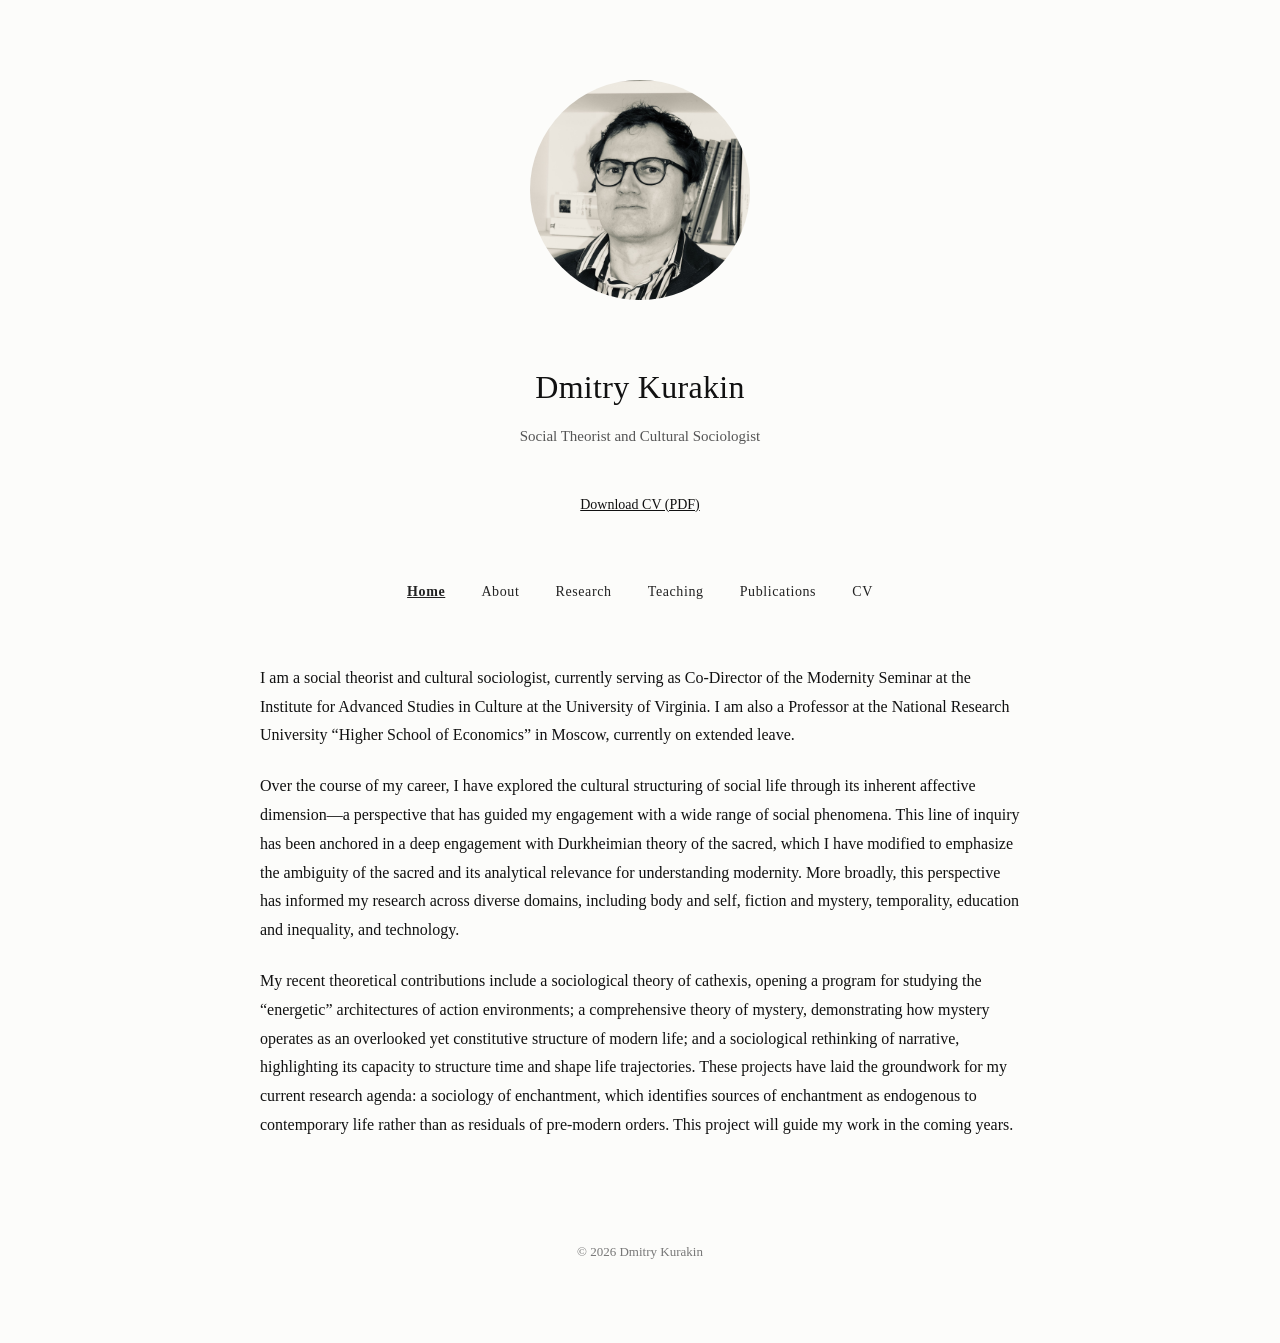
==== index.html @ efe61ea3 "Update favicon to DK SVG only, remove kourakine" ====
<!DOCTYPE html>
<html lang="en">
<head>
    <meta charset="UTF-8">
    <title>Dmitry Kurakin - Home</title>
    <link rel="stylesheet" href="style.css">
   <!-- ===========================
     Favicon / App Icons
     =========================== -->

<!-- Используем только DK для всех размеров -->
<link rel="icon" type="image/svg+xml" href="images/favicon-DK.svg">

<!-- Универсальный fallback -->
<link rel="shortcut icon" href="images/favicon-DK.svg" type="image/svg+xml">

<!-- Safari pinned tab (цвет для монохромного режима) -->
<link rel="mask-icon" href="images/favicon-DK.svg" color="#344c3d">

<!-- Social Media Preview -->
<meta property="og:image" content="https://dmitrykurakin.org/images/favicon-DK.svg">
<meta name="twitter:image" content="https://dmitrykurakin.org/images/favicon-DK.svg">
</head>
<body>
    <header>
        <img src="images/photo.jpeg" alt="Dmitry Kurakin">
        <h1>Dmitry Kurakin</h1>
        <p>Social Theorist and Cultural Sociologist</p>
      <a class="cv-link" href="pdf/Dmitry_Kurakin_CV.pdf" target="_blank">
    Download CV (PDF)
</a>
    </header>

    <nav>
    <a href="index.html" class="current">Home</a>
    <a href="about.html">About</a>
    <a href="research.html">Research</a>
    <a href="teaching.html">Teaching</a>
    <a href="publications.html">Publications</a>
    <a href="cv.html">CV</a>
</nav>

    <main>
        <p>I am a social theorist and cultural sociologist, currently serving as Co-Director of the Modernity Seminar at the Institute for Advanced Studies in Culture at the University of Virginia. I am also a Professor at the National Research University “Higher School of Economics” in Moscow, currently on extended leave.</p>

        <p>Over the course of my career, I have explored the cultural structuring of social life through its inherent affective dimension—a perspective that has guided my engagement with a wide range of social phenomena. This line of inquiry has been anchored in a deep engagement with Durkheimian theory of the sacred, which I have modified to emphasize the ambiguity of the sacred and its analytical relevance for understanding modernity. More broadly, this perspective has informed my research across diverse domains, including body and self, fiction and mystery, temporality, education and inequality, and technology.</p>

        <p>My recent theoretical contributions include a sociological theory of cathexis, opening a program for studying the “energetic” architectures of action environments; a comprehensive theory of mystery, demonstrating how mystery operates as an overlooked yet constitutive structure of modern life; and a sociological rethinking of narrative, highlighting its capacity to structure time and shape life trajectories. These projects have laid the groundwork for my current research agenda: a sociology of enchantment, which identifies sources of enchantment as endogenous to contemporary life rather than as residuals of pre-modern orders. This project will guide my work in the coming years.</p>
    </main>
<footer>
    © 2026 Dmitry Kurakin
</footer>
</body>
</html>
---- style.css ----
/* ========================================================
   Root variables — удобно менять ключевые цвета и шрифты
   ======================================================== */
:root {
    --main-bg-color: #fcfcfa; /* основной цвет фона сайта */
    --main-text-color: #111;   /* основной цвет текста */
    --secondary-text-color: #555; /* цвет подзаголовков, описаний */
    --footer-text-color: #777; /* цвет текста в футере */
    --link-color: #111;        /* цвет ссылок */
    --link-hover-color: #111;  /* цвет ссылок при наведении */
    --nav-link-color: #222;    /* цвет ссылок в навигации */
}

/* ========================================================
   Общие настройки страницы
   ======================================================== */
body {
    font-family: Georgia, "Times New Roman", serif; /* основной шрифт */
    max-width: 760px;       /* ширина текста на больших экранах */
    margin: 80px auto;      /* центрирование контента */
    padding: 0 24px;        /* внутренние отступы слева и справа */
    line-height: 1.8;       /* межстрочный интервал */
    color: var(--main-text-color); /* основной цвет текста */
    background-color: var(--main-bg-color); /* цвет фона страницы */
}

/* ========================================================
   Header — шапка сайта
   ======================================================== */
header {
    text-align: center;     /* выравнивание по центру */
    margin-bottom: 60px;    /* отступ снизу */
}

/* Фото в шапке */
header img {
    width: 220px;           /* ширина фотографии на десктопе */
    height: 220px;          /* высота фотографии */
    border-radius: 50%;     /* круглая форма */
    object-fit: cover;      /* обрезка изображения по центру */
    margin-bottom: 28px;    /* отступ снизу под фото */
}

/* Имя */
h1 {
    font-size: 32px;        /* размер заголовка */
    font-weight: normal;    /* без жирного */
    margin-bottom: 6px;     /* небольшой отступ снизу */
    letter-spacing: 0.3px;  /* межбуквенный интервал */
}

/* Подпись под именем */
header p {
    font-size: 15px;
    color: var(--secondary-text-color);
    margin-top: 0;          /* убираем верхний отступ */
}

/* Ссылка на CV в шапке */
.cv-link {
    display: inline-block;
    margin-top: 20px;
    font-size: 14px;
}

/* ========================================================
   Навигация
   ======================================================== */
nav {
    text-align: center;     
    margin-bottom: 60px;
    font-size: 14px;
    letter-spacing: 0.6px;
}

nav a {
    margin: 0 16px;          /* отступ между ссылками */
    text-decoration: none;
    color: var(--nav-link-color); /* цвет ссылок в навигации */
}

nav a:hover {
    text-decoration: underline;
}

/* 🔹 Примечания и служебный текст */
.note {
    color: var(--secondary-text-color); /* #555 */
    font-style: italic;
    margin-top: 12px;
    margin-bottom: 22px;
    margin-left: 24px; /* горизонтальный отступ для визуальной дифференциации */
}

/* Подсветка текущей страницы */
nav a.current {
    font-weight: bold;
    text-decoration: underline;
}

/* ========================================================
   Основной контент
   ======================================================== */
h2 {
    font-size: 20px;
    font-weight: normal;
    margin-top: 50px;
    margin-bottom: 22px;
}

p {
    margin-bottom: 22px;
}

a {
    color: var(--link-color);
}

a:hover {
    text-decoration: underline;
}

/* ========================================================
   Футер
   ======================================================== */
footer {
    margin-top: 100px;
    font-size: 13px;
    color: var(--footer-text-color);
    text-align: center;
}

/* ========================================================
   Адаптивный дизайн (Mobile)
   ======================================================== */
@media (max-width: 600px) {
    body {
        margin: 40px auto; /* уменьшаем отступы сверху/снизу */
    }

    /* Фото уменьшаем для мобильных */
    header img {
        width: 160px;
        height: 160px;
    }

    nav a {
        display: block;
        margin: 8px 0; /* вертикальные отступы для мобильных ссылок */
    }

    h1 {
        font-size: 26px;
    }
}
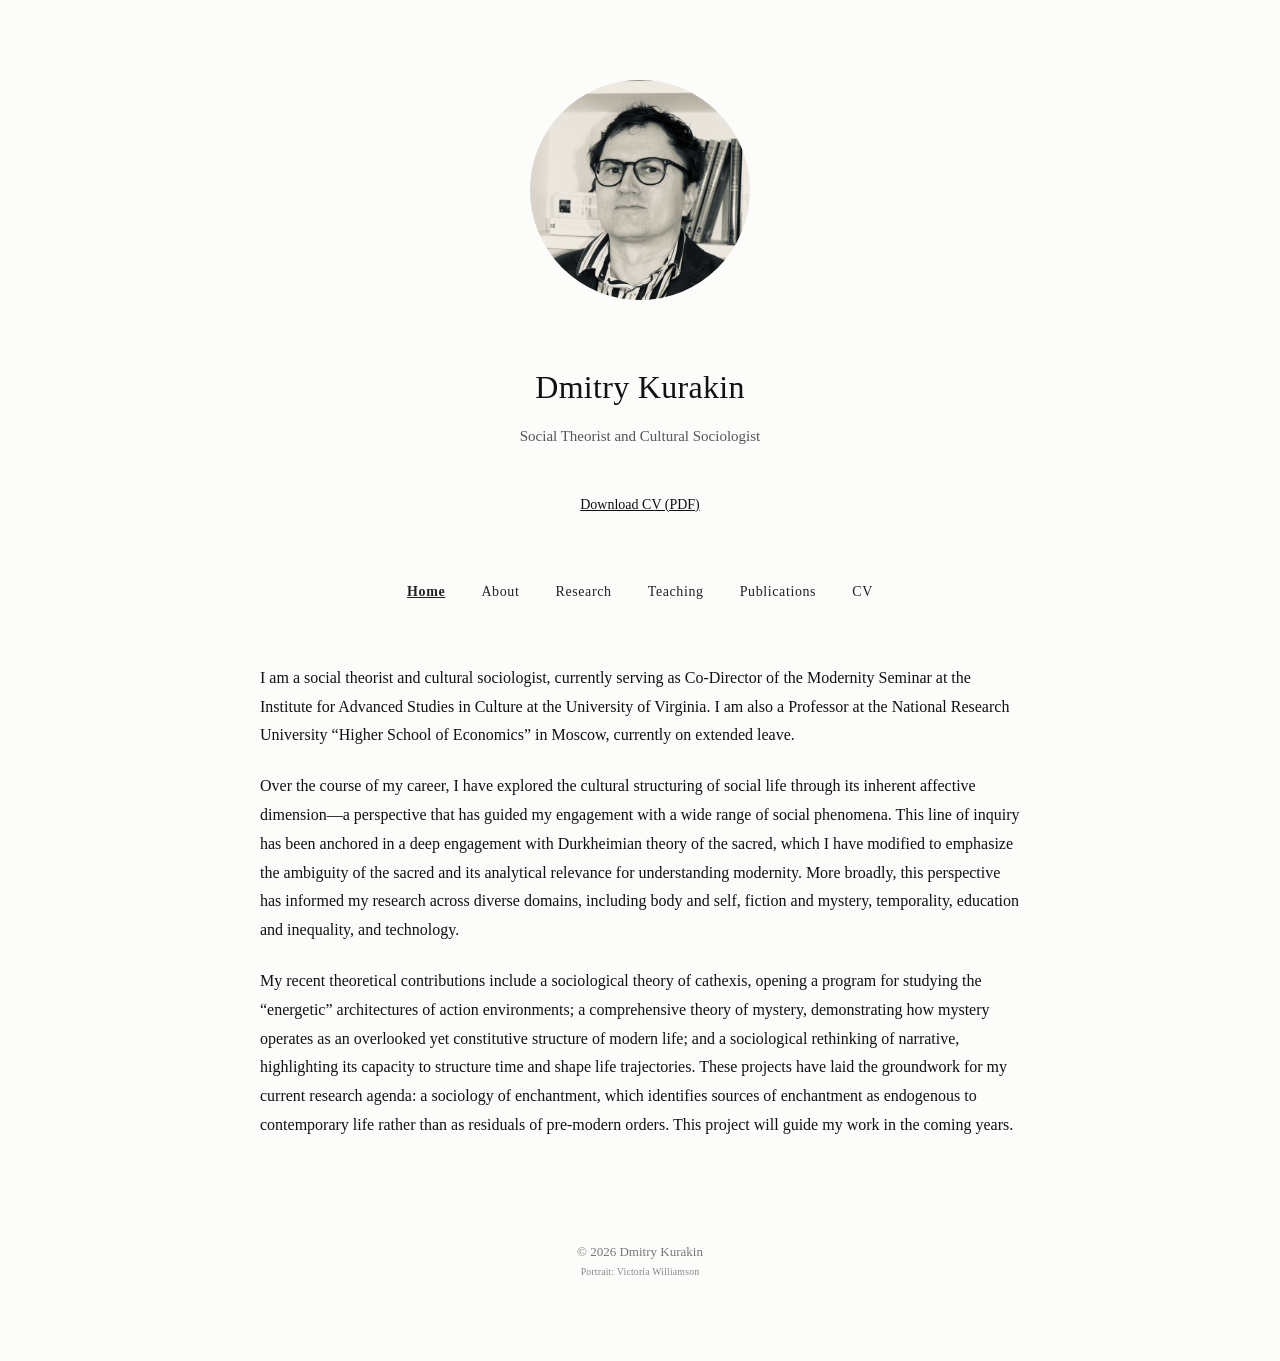
==== commit 0df12f7a: "Add photo credit in footer" ====
--- a/index.html
+++ b/index.html
@@ -48,7 +48,8 @@
         <p>My recent theoretical contributions include a sociological theory of cathexis, opening a program for studying the “energetic” architectures of action environments; a comprehensive theory of mystery, demonstrating how mystery operates as an overlooked yet constitutive structure of modern life; and a sociological rethinking of narrative, highlighting its capacity to structure time and shape life trajectories. These projects have laid the groundwork for my current research agenda: a sociology of enchantment, which identifies sources of enchantment as endogenous to contemporary life rather than as residuals of pre-modern orders. This project will guide my work in the coming years.</p>
     </main>
 <footer>
-    © 2026 Dmitry Kurakin
+    © 2026 Dmitry Kurakin<br>
+    <span class="photo-credit">Portrait: Victoria Williamson</span>
 </footer>
 </body>
 </html>
--- a/style.css
+++ b/style.css
@@ -152,4 +152,10 @@
     h1 {
         font-size: 26px;
     }
+}
+.photo-credit {
+    font-size: 0.75em;
+    color: #888;
+    letter-spacing: 0.02em; /* микро-интервал для аккуратности */
+     display: block;          /* перенос на отдельную строку */
 }
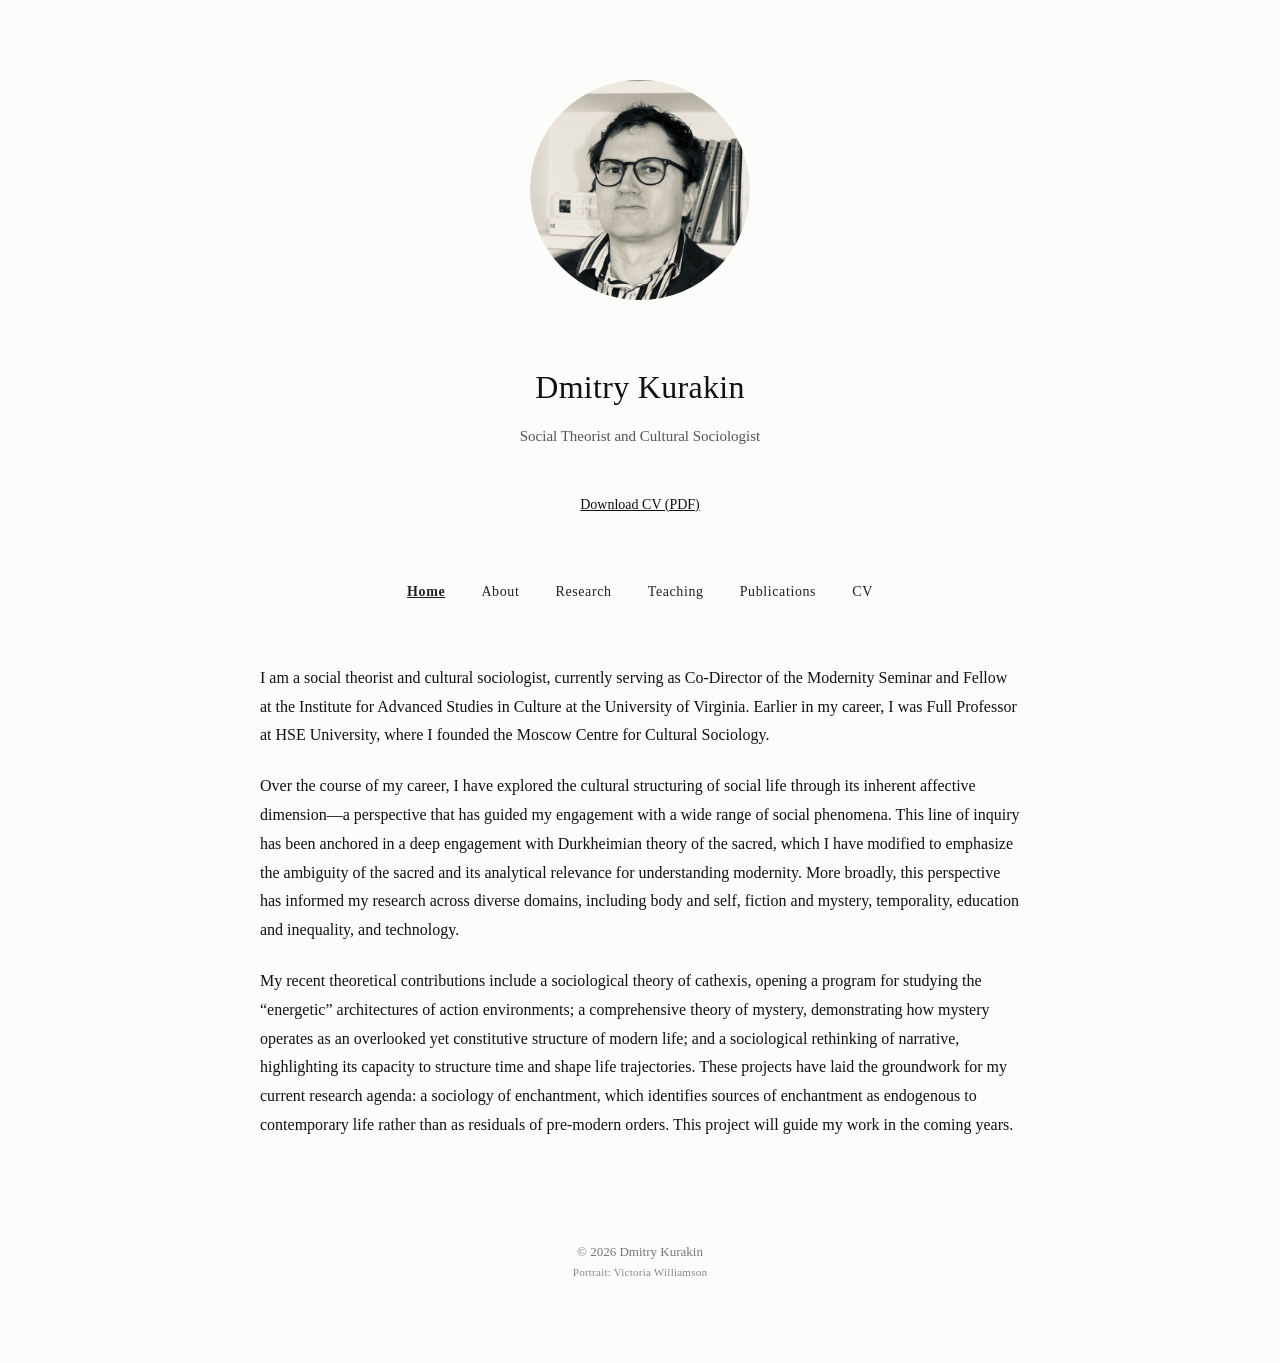
==== commit dfc47ab7: "Update Home page biography" ====
--- a/index.html
+++ b/index.html
@@ -41,7 +41,7 @@
 </nav>
 
     <main>
-        <p>I am a social theorist and cultural sociologist, currently serving as Co-Director of the Modernity Seminar at the Institute for Advanced Studies in Culture at the University of Virginia. I am also a Professor at the National Research University “Higher School of Economics” in Moscow, currently on extended leave.</p>
+        <p>I am a social theorist and cultural sociologist, currently serving as Co-Director of the Modernity Seminar and Fellow at the Institute for Advanced Studies in Culture at the University of Virginia. Earlier in my career, I was Full Professor at HSE University, where I founded the Moscow Centre for Cultural Sociology.</p>
 
         <p>Over the course of my career, I have explored the cultural structuring of social life through its inherent affective dimension—a perspective that has guided my engagement with a wide range of social phenomena. This line of inquiry has been anchored in a deep engagement with Durkheimian theory of the sacred, which I have modified to emphasize the ambiguity of the sacred and its analytical relevance for understanding modernity. More broadly, this perspective has informed my research across diverse domains, including body and self, fiction and mystery, temporality, education and inequality, and technology.</p>
 
--- a/style.css
+++ b/style.css
@@ -154,7 +154,7 @@
     }
 }
 .photo-credit {
-    font-size: 0.75em;
+    font-size: 0.85em;
     color: #888;
     letter-spacing: 0.02em; /* микро-интервал для аккуратности */
      display: block;          /* перенос на отдельную строку */
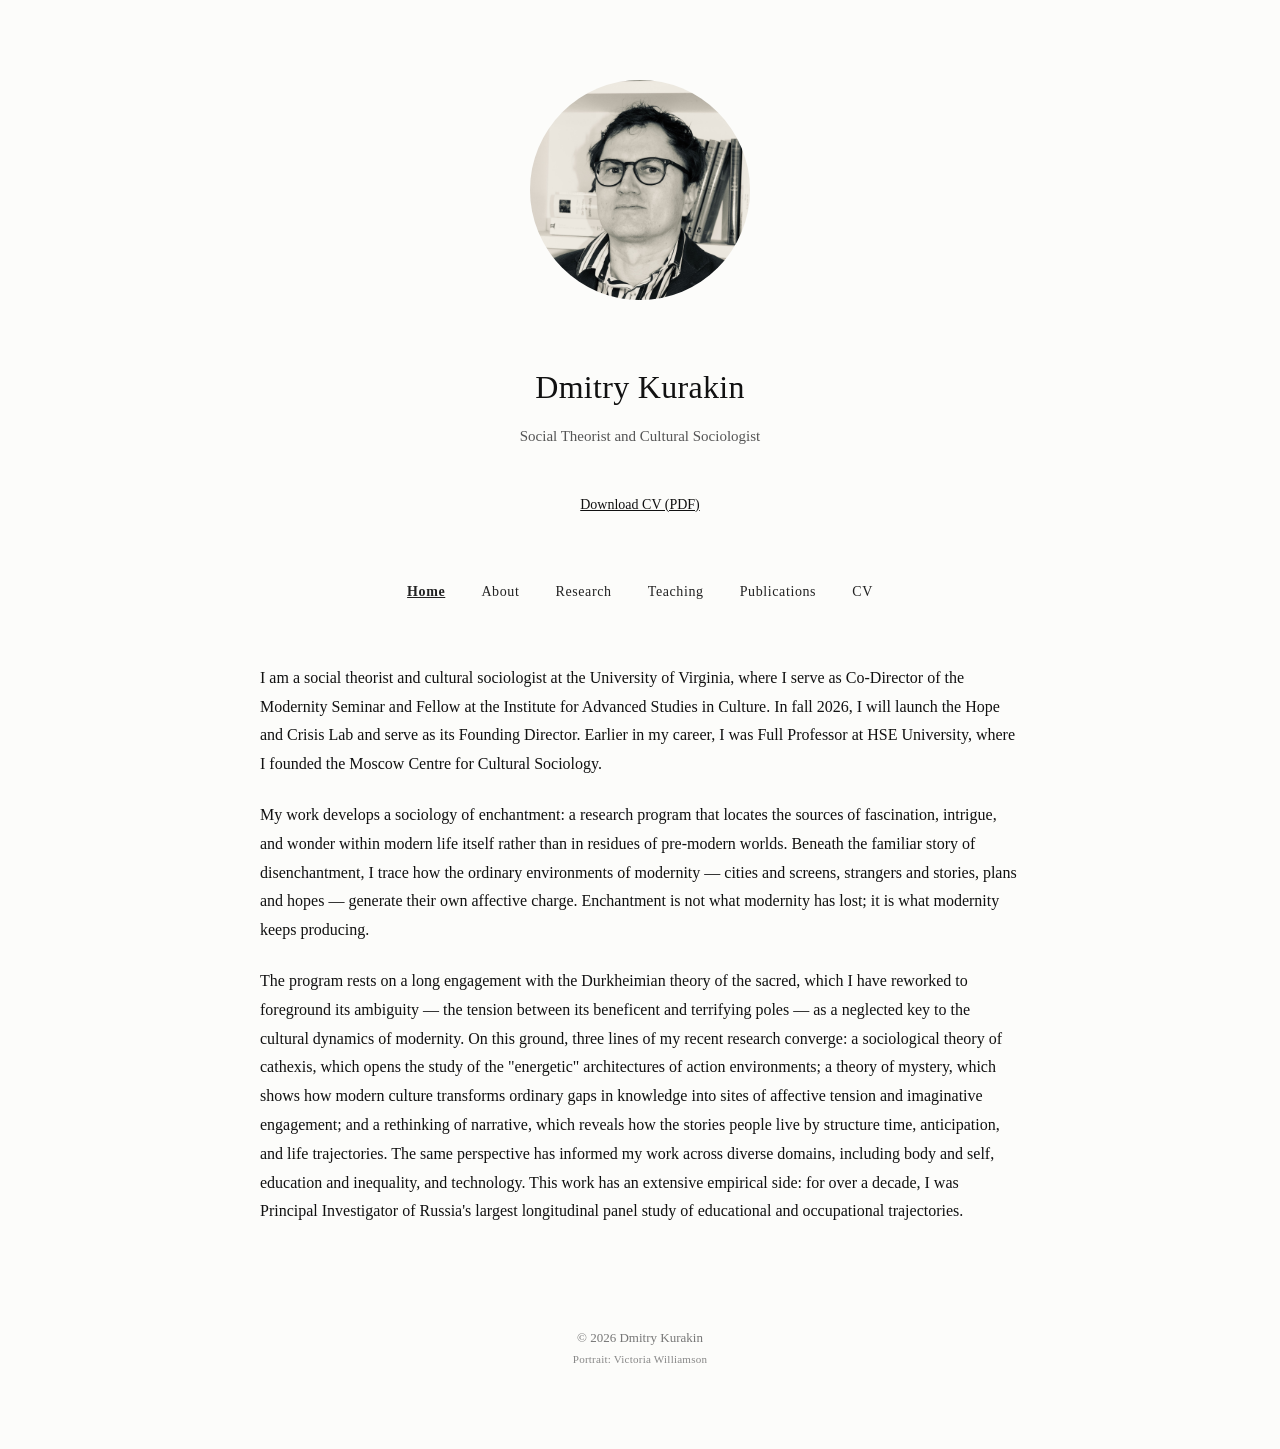
==== commit 6c34b30f: "Update Home page biography" ====
--- a/index.html
+++ b/index.html
@@ -41,11 +41,11 @@
 </nav>
 
     <main>
-        <p>I am a social theorist and cultural sociologist, currently serving as Co-Director of the Modernity Seminar and Fellow at the Institute for Advanced Studies in Culture at the University of Virginia. Earlier in my career, I was Full Professor at HSE University, where I founded the Moscow Centre for Cultural Sociology.</p>
+        <p>I am a social theorist and cultural sociologist at the University of Virginia, where I serve as Co-Director of the Modernity Seminar and Fellow at the Institute for Advanced Studies in Culture. In fall 2026, I will launch the Hope and Crisis Lab and serve as its Founding Director. Earlier in my career, I was Full Professor at HSE University, where I founded the Moscow Centre for Cultural Sociology.</p>
 
-        <p>Over the course of my career, I have explored the cultural structuring of social life through its inherent affective dimension—a perspective that has guided my engagement with a wide range of social phenomena. This line of inquiry has been anchored in a deep engagement with Durkheimian theory of the sacred, which I have modified to emphasize the ambiguity of the sacred and its analytical relevance for understanding modernity. More broadly, this perspective has informed my research across diverse domains, including body and self, fiction and mystery, temporality, education and inequality, and technology.</p>
+        <p>My work develops a sociology of enchantment: a research program that locates the sources of fascination, intrigue, and wonder within modern life itself rather than in residues of pre-modern worlds. Beneath the familiar story of disenchantment, I trace how the ordinary environments of modernity — cities and screens, strangers and stories, plans and hopes — generate their own affective charge. Enchantment is not what modernity has lost; it is what modernity keeps producing.</p>
 
-        <p>My recent theoretical contributions include a sociological theory of cathexis, opening a program for studying the “energetic” architectures of action environments; a comprehensive theory of mystery, demonstrating how mystery operates as an overlooked yet constitutive structure of modern life; and a sociological rethinking of narrative, highlighting its capacity to structure time and shape life trajectories. These projects have laid the groundwork for my current research agenda: a sociology of enchantment, which identifies sources of enchantment as endogenous to contemporary life rather than as residuals of pre-modern orders. This project will guide my work in the coming years.</p>
+        <p>The program rests on a long engagement with the Durkheimian theory of the sacred, which I have reworked to foreground its ambiguity — the tension between its beneficent and terrifying poles — as a neglected key to the cultural dynamics of modernity. On this ground, three lines of my recent research converge: a sociological theory of cathexis, which opens the study of the "energetic" architectures of action environments; a theory of mystery, which shows how modern culture transforms ordinary gaps in knowledge into sites of affective tension and imaginative engagement; and a rethinking of narrative, which reveals how the stories people live by structure time, anticipation, and life trajectories. The same perspective has informed my work across diverse domains, including body and self, education and inequality, and technology. This work has an extensive empirical side: for over a decade, I was Principal Investigator of Russia's largest longitudinal panel study of educational and occupational trajectories.</p>
     </main>
 <footer>
     © 2026 Dmitry Kurakin<br>
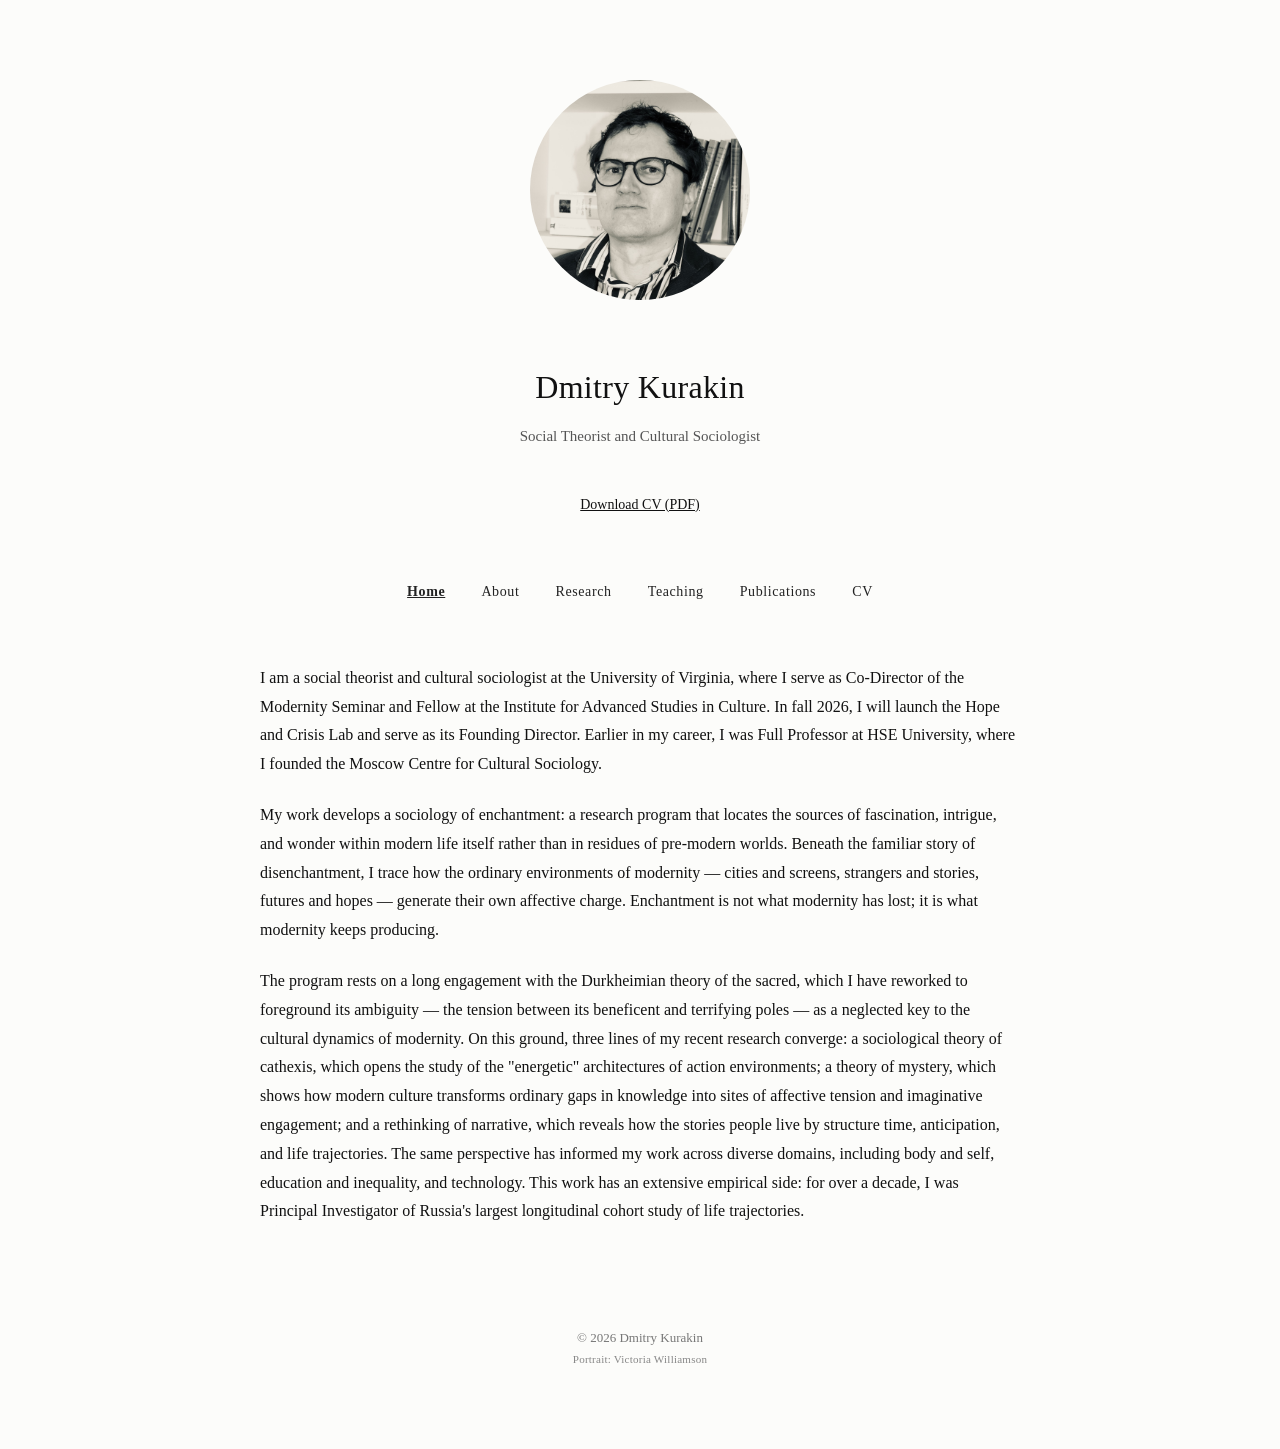
==== commit 35a25da7: "Update Home page biography" ====
--- a/index.html
+++ b/index.html
@@ -43,9 +43,9 @@
     <main>
         <p>I am a social theorist and cultural sociologist at the University of Virginia, where I serve as Co-Director of the Modernity Seminar and Fellow at the Institute for Advanced Studies in Culture. In fall 2026, I will launch the Hope and Crisis Lab and serve as its Founding Director. Earlier in my career, I was Full Professor at HSE University, where I founded the Moscow Centre for Cultural Sociology.</p>
 
-        <p>My work develops a sociology of enchantment: a research program that locates the sources of fascination, intrigue, and wonder within modern life itself rather than in residues of pre-modern worlds. Beneath the familiar story of disenchantment, I trace how the ordinary environments of modernity — cities and screens, strangers and stories, plans and hopes — generate their own affective charge. Enchantment is not what modernity has lost; it is what modernity keeps producing.</p>
+        <p>My work develops a sociology of enchantment: a research program that locates the sources of fascination, intrigue, and wonder within modern life itself rather than in residues of pre-modern worlds. Beneath the familiar story of disenchantment, I trace how the ordinary environments of modernity — cities and screens, strangers and stories, futures and hopes — generate their own affective charge. Enchantment is not what modernity has lost; it is what modernity keeps producing.</p>
 
-        <p>The program rests on a long engagement with the Durkheimian theory of the sacred, which I have reworked to foreground its ambiguity — the tension between its beneficent and terrifying poles — as a neglected key to the cultural dynamics of modernity. On this ground, three lines of my recent research converge: a sociological theory of cathexis, which opens the study of the "energetic" architectures of action environments; a theory of mystery, which shows how modern culture transforms ordinary gaps in knowledge into sites of affective tension and imaginative engagement; and a rethinking of narrative, which reveals how the stories people live by structure time, anticipation, and life trajectories. The same perspective has informed my work across diverse domains, including body and self, education and inequality, and technology. This work has an extensive empirical side: for over a decade, I was Principal Investigator of Russia's largest longitudinal panel study of educational and occupational trajectories.</p>
+        <p>The program rests on a long engagement with the Durkheimian theory of the sacred, which I have reworked to foreground its ambiguity — the tension between its beneficent and terrifying poles — as a neglected key to the cultural dynamics of modernity. On this ground, three lines of my recent research converge: a sociological theory of cathexis, which opens the study of the "energetic" architectures of action environments; a theory of mystery, which shows how modern culture transforms ordinary gaps in knowledge into sites of affective tension and imaginative engagement; and a rethinking of narrative, which reveals how the stories people live by structure time, anticipation, and life trajectories. The same perspective has informed my work across diverse domains, including body and self, education and inequality, and technology. This work has an extensive empirical side: for over a decade, I was Principal Investigator of Russia's largest longitudinal cohort study of life trajectories.</p>
     </main>
 <footer>
     © 2026 Dmitry Kurakin<br>
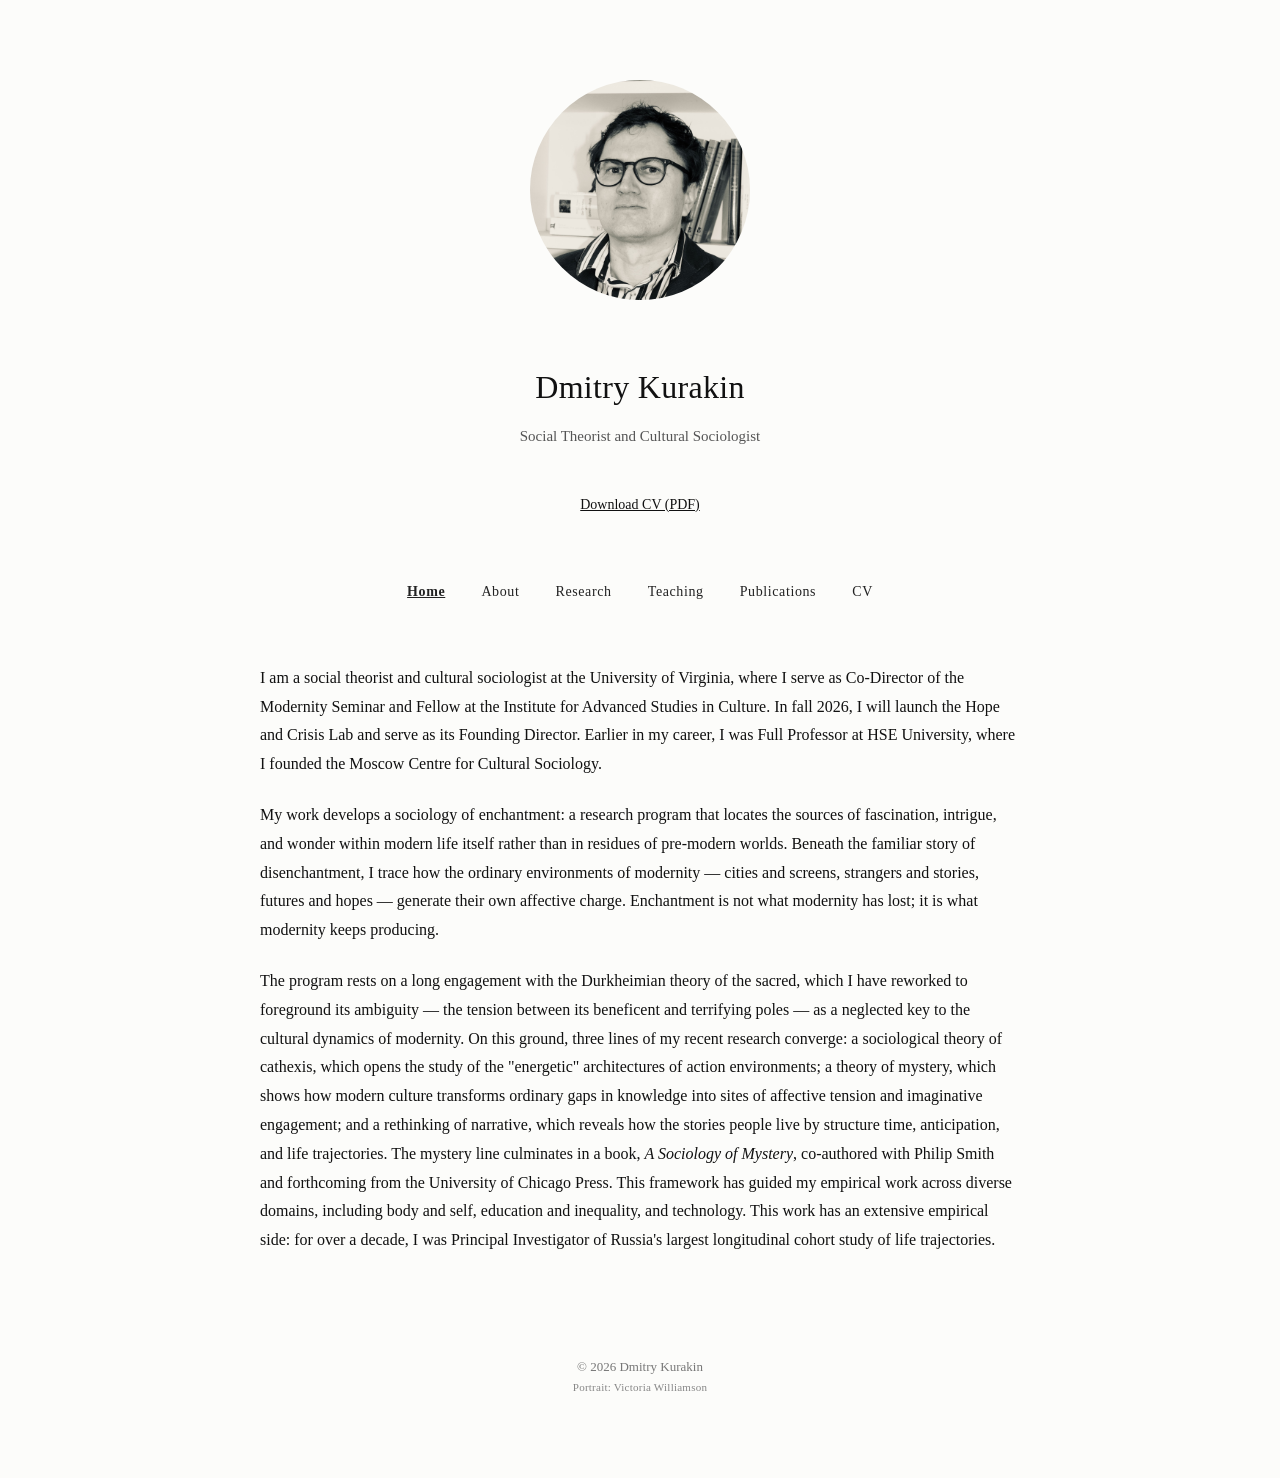
==== commit 0075f27b: "Add web link to BJS article" ====
--- a/index.html
+++ b/index.html
@@ -45,7 +45,7 @@
 
         <p>My work develops a sociology of enchantment: a research program that locates the sources of fascination, intrigue, and wonder within modern life itself rather than in residues of pre-modern worlds. Beneath the familiar story of disenchantment, I trace how the ordinary environments of modernity — cities and screens, strangers and stories, futures and hopes — generate their own affective charge. Enchantment is not what modernity has lost; it is what modernity keeps producing.</p>
 
-        <p>The program rests on a long engagement with the Durkheimian theory of the sacred, which I have reworked to foreground its ambiguity — the tension between its beneficent and terrifying poles — as a neglected key to the cultural dynamics of modernity. On this ground, three lines of my recent research converge: a sociological theory of cathexis, which opens the study of the "energetic" architectures of action environments; a theory of mystery, which shows how modern culture transforms ordinary gaps in knowledge into sites of affective tension and imaginative engagement; and a rethinking of narrative, which reveals how the stories people live by structure time, anticipation, and life trajectories. The same perspective has informed my work across diverse domains, including body and self, education and inequality, and technology. This work has an extensive empirical side: for over a decade, I was Principal Investigator of Russia's largest longitudinal cohort study of life trajectories.</p>
+        <p>The program rests on a long engagement with the Durkheimian theory of the sacred, which I have reworked to foreground its ambiguity — the tension between its beneficent and terrifying poles — as a neglected key to the cultural dynamics of modernity. On this ground, three lines of my recent research converge: a sociological theory of cathexis, which opens the study of the "energetic" architectures of action environments; a theory of mystery, which shows how modern culture transforms ordinary gaps in knowledge into sites of affective tension and imaginative engagement; and a rethinking of narrative, which reveals how the stories people live by structure time, anticipation, and life trajectories. The mystery line culminates in a book, <em>A Sociology of Mystery</em>, co-authored with Philip Smith and forthcoming from the University of Chicago Press. This framework has guided my empirical work across diverse domains, including body and self, education and inequality, and technology. This work has an extensive empirical side: for over a decade, I was Principal Investigator of Russia's largest longitudinal cohort study of life trajectories.</p>
     </main>
 <footer>
     © 2026 Dmitry Kurakin<br>
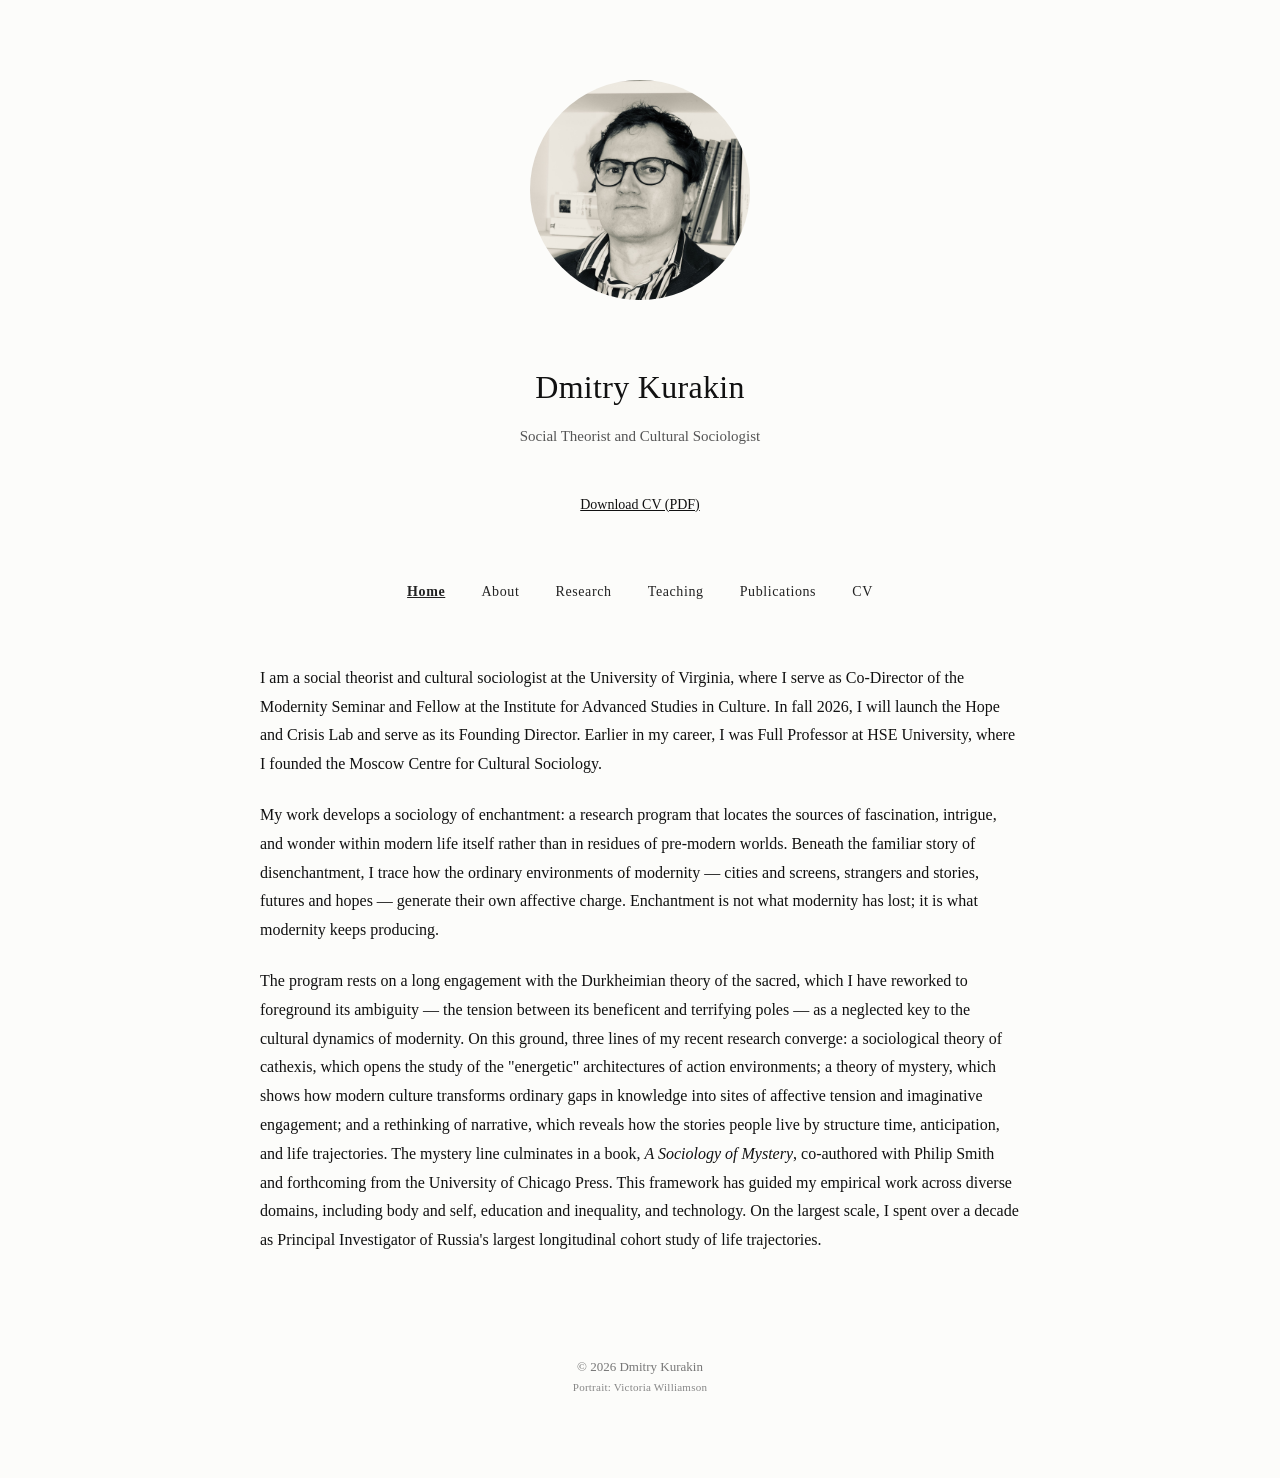
==== commit 807f301b: "Add web link to BJS article" ====
--- a/index.html
+++ b/index.html
@@ -45,7 +45,7 @@
 
         <p>My work develops a sociology of enchantment: a research program that locates the sources of fascination, intrigue, and wonder within modern life itself rather than in residues of pre-modern worlds. Beneath the familiar story of disenchantment, I trace how the ordinary environments of modernity — cities and screens, strangers and stories, futures and hopes — generate their own affective charge. Enchantment is not what modernity has lost; it is what modernity keeps producing.</p>
 
-        <p>The program rests on a long engagement with the Durkheimian theory of the sacred, which I have reworked to foreground its ambiguity — the tension between its beneficent and terrifying poles — as a neglected key to the cultural dynamics of modernity. On this ground, three lines of my recent research converge: a sociological theory of cathexis, which opens the study of the "energetic" architectures of action environments; a theory of mystery, which shows how modern culture transforms ordinary gaps in knowledge into sites of affective tension and imaginative engagement; and a rethinking of narrative, which reveals how the stories people live by structure time, anticipation, and life trajectories. The mystery line culminates in a book, <em>A Sociology of Mystery</em>, co-authored with Philip Smith and forthcoming from the University of Chicago Press. This framework has guided my empirical work across diverse domains, including body and self, education and inequality, and technology. This work has an extensive empirical side: for over a decade, I was Principal Investigator of Russia's largest longitudinal cohort study of life trajectories.</p>
+        <p>The program rests on a long engagement with the Durkheimian theory of the sacred, which I have reworked to foreground its ambiguity — the tension between its beneficent and terrifying poles — as a neglected key to the cultural dynamics of modernity. On this ground, three lines of my recent research converge: a sociological theory of cathexis, which opens the study of the "energetic" architectures of action environments; a theory of mystery, which shows how modern culture transforms ordinary gaps in knowledge into sites of affective tension and imaginative engagement; and a rethinking of narrative, which reveals how the stories people live by structure time, anticipation, and life trajectories. The mystery line culminates in a book, <em>A Sociology of Mystery</em>, co-authored with Philip Smith and forthcoming from the University of Chicago Press. This framework has guided my empirical work across diverse domains, including body and self, education and inequality, and technology. On the largest scale, I spent over a decade as Principal Investigator of Russia's largest longitudinal cohort study of life trajectories.</p>
     </main>
 <footer>
     © 2026 Dmitry Kurakin<br>
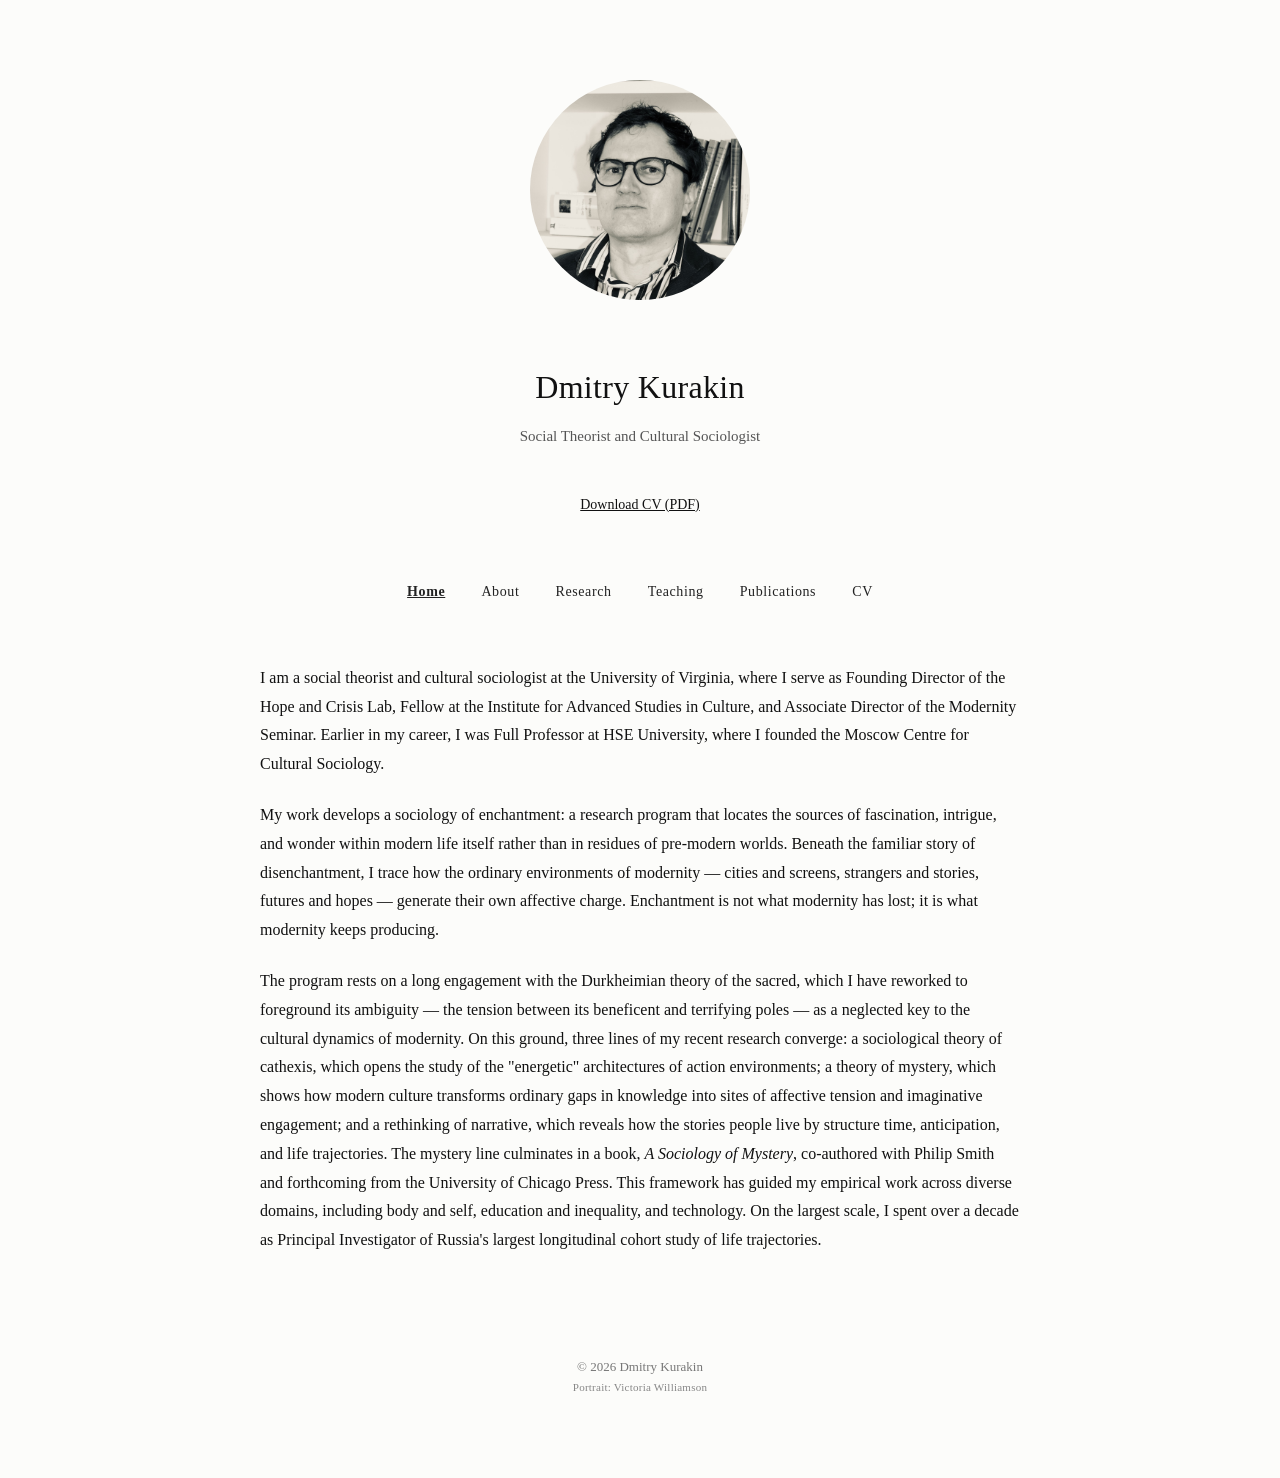
==== commit f6ae7c94: "Update website text" ====
--- a/index.html
+++ b/index.html
@@ -41,7 +41,7 @@
 </nav>
 
     <main>
-        <p>I am a social theorist and cultural sociologist at the University of Virginia, where I serve as Co-Director of the Modernity Seminar and Fellow at the Institute for Advanced Studies in Culture. In fall 2026, I will launch the Hope and Crisis Lab and serve as its Founding Director. Earlier in my career, I was Full Professor at HSE University, where I founded the Moscow Centre for Cultural Sociology.</p>
+        <p>I am a social theorist and cultural sociologist at the University of Virginia, where I serve as Founding Director of the Hope and Crisis Lab, Fellow at the Institute for Advanced Studies in Culture, and Associate Director of the Modernity Seminar. Earlier in my career, I was Full Professor at HSE University, where I founded the Moscow Centre for Cultural Sociology.</p>
 
         <p>My work develops a sociology of enchantment: a research program that locates the sources of fascination, intrigue, and wonder within modern life itself rather than in residues of pre-modern worlds. Beneath the familiar story of disenchantment, I trace how the ordinary environments of modernity — cities and screens, strangers and stories, futures and hopes — generate their own affective charge. Enchantment is not what modernity has lost; it is what modernity keeps producing.</p>
 
